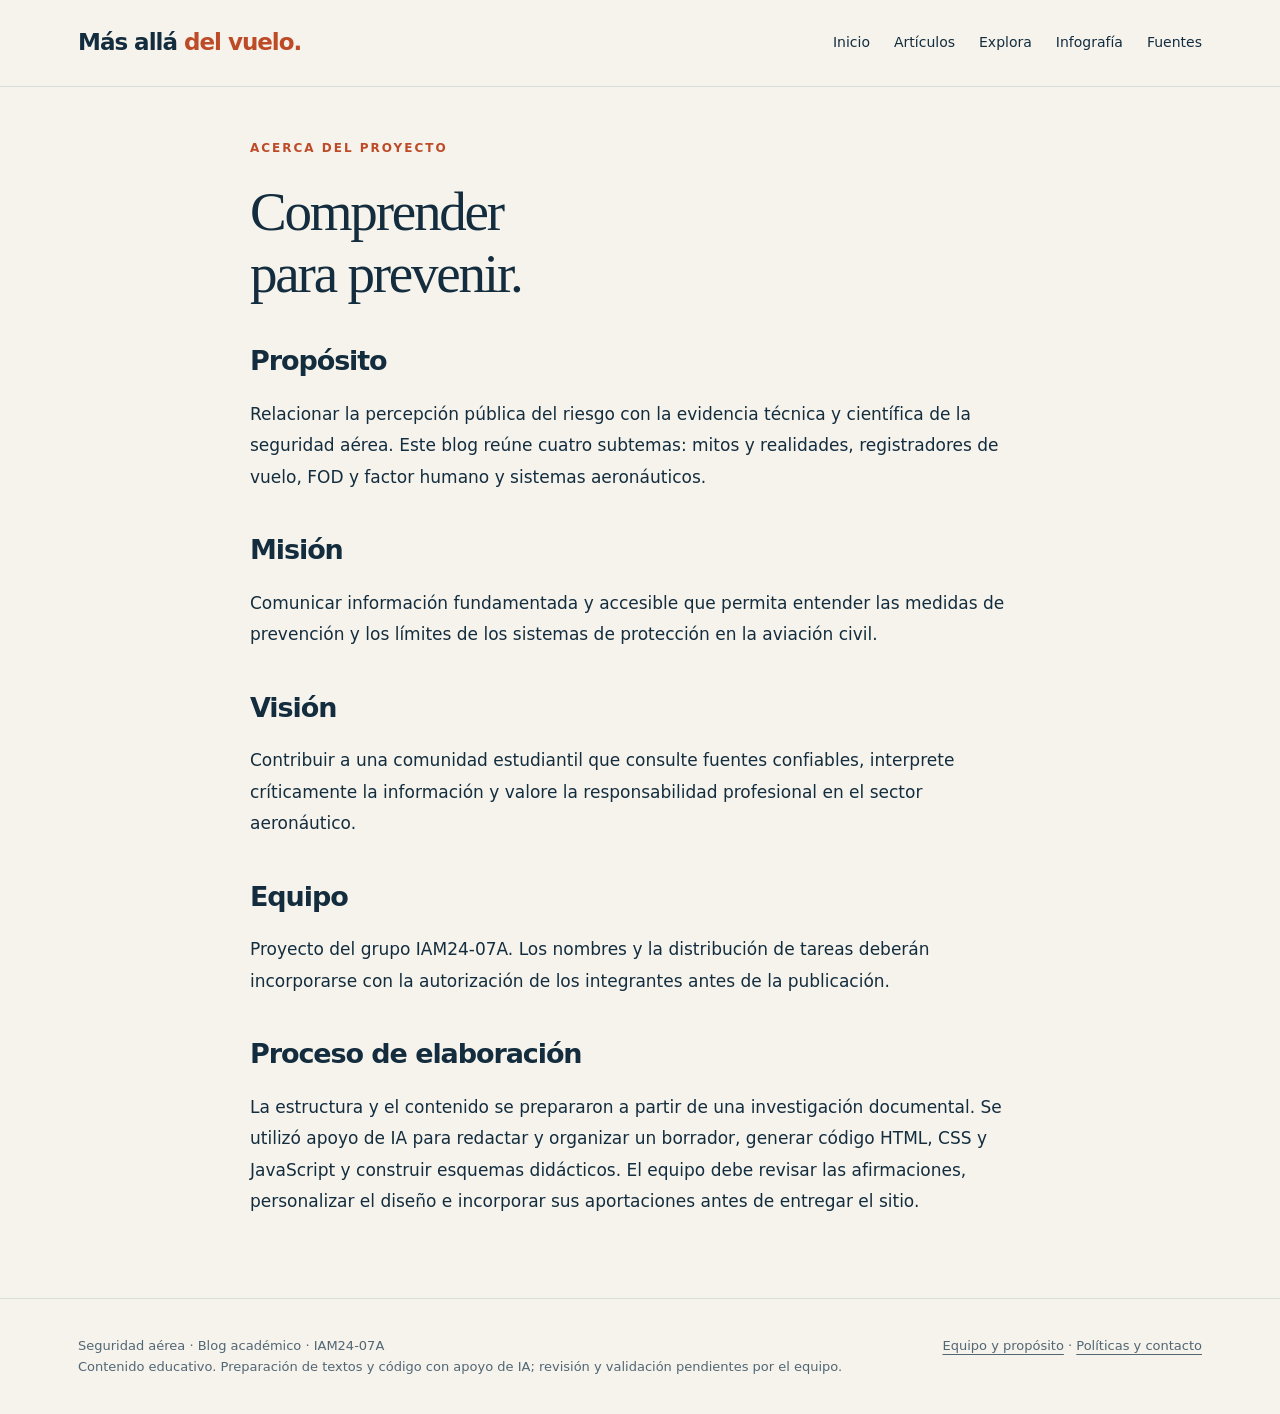
==== acerca.html @ 42914249 "Añadir blog académico de seguridad aérea con artículos, infografía y actividades" ====
<!doctype html><html lang="es"><head><meta charset="utf-8"><meta name="viewport" content="width=device-width, initial-scale=1"><meta name="description" content="Blog académico sobre seguridad aérea: mitos, registradores, FOD y factor humano."><title>Equipo y propósito · Más allá del vuelo</title><link rel="stylesheet" href="estilos.css"></head><body><a class="skip" href="#contenido">Saltar al contenido</a><div class="top"><header class="wrap"><a class="brand" href="index.html">Más allá<span> del vuelo.</span></a><nav aria-label="Navegación principal"><a href="index.html">Inicio</a><a href="index.html#articulos">Artículos</a><a href="actividades.html">Explora</a><a href="infografia.html">Infografía</a><a href="fuentes.html">Fuentes</a></nav></header></div><main id="contenido" class="wrap"><div class="reading"><p class="eyebrow">Acerca del proyecto</p><h1>Comprender<br>para prevenir.</h1><h2>Propósito</h2><p>Relacionar la percepción pública del riesgo con la evidencia técnica y científica de la seguridad aérea. Este blog reúne cuatro subtemas: mitos y realidades, registradores de vuelo, FOD y factor humano y sistemas aeronáuticos.</p><h2>Misión</h2><p>Comunicar información fundamentada y accesible que permita entender las medidas de prevención y los límites de los sistemas de protección en la aviación civil.</p><h2>Visión</h2><p>Contribuir a una comunidad estudiantil que consulte fuentes confiables, interprete críticamente la información y valore la responsabilidad profesional en el sector aeronáutico.</p><h2>Equipo</h2><p>Proyecto del grupo IAM24-07A. Los nombres y la distribución de tareas deberán incorporarse con la autorización de los integrantes antes de la publicación.</p><h2>Proceso de elaboración</h2><p>La estructura y el contenido se prepararon a partir de una investigación documental. Se utilizó apoyo de IA para redactar y organizar un borrador, generar código HTML, CSS y JavaScript y construir esquemas didácticos. El equipo debe revisar las afirmaciones, personalizar el diseño e incorporar sus aportaciones antes de entregar el sitio.</p></div></main><footer><div class="wrap row"><span>Seguridad aérea · Blog académico · IAM24-07A</span><div><a href="acerca.html">Equipo y propósito</a> · <a href="politicas.html">Políticas y contacto</a></div></div><div class="wrap">Contenido educativo. Preparación de textos y código con apoyo de IA; revisión y validación pendientes por el equipo.</div></footer><script src="interaccion.js" defer></script></body></html>
---- estilos.css ----
:root{--ink:#142d3e;--muted:#526674;--paper:#f5f3ec;--line:#d7ddd9;--orange:#be4b27;--light:#e7eeeb}*{box-sizing:border-box}html{scroll-behavior:smooth}body{margin:0;background:var(--paper);color:var(--ink);font:17px/1.65 system-ui,-apple-system,Segoe UI,sans-serif}a{color:inherit;text-underline-offset:4px}a:hover{color:var(--orange)}button,input,select{font:inherit}button,.btn{display:inline-block;cursor:pointer;background:var(--ink);color:white;border:1px solid var(--ink);padding:12px 22px;text-decoration:none;border-radius:3px}button:hover,.btn:hover{background:var(--orange);border-color:var(--orange);color:white}button:focus-visible,a:focus-visible{outline:3px solid #df8a28;outline-offset:4px}.wrap{max-width:1180px;margin:auto;padding:0 28px}.top{border-bottom:1px solid var(--line)}header{display:flex;align-items:center;justify-content:space-between;gap:20px;min-height:86px}.brand{text-decoration:none;font-weight:800;letter-spacing:-1px;font-size:23px}.brand span{color:var(--orange)}nav{display:flex;gap:24px;font-size:14px;flex-wrap:wrap}nav a{text-decoration:none}.eyebrow{text-transform:uppercase;font:700 12px/1.4 system-ui;letter-spacing:2px;color:var(--orange)}h1,h2,h3{line-height:1.12;font-weight:700;letter-spacing:-.04em}h1{font-family:Georgia,serif;font-size:clamp(42px,6vw,78px);font-weight:400;margin:22px 0}h2{font-size:34px}h3{font-size:23px}.hero{display:grid;grid-template-columns:1.1fr 1fr;gap:60px;padding:76px 0 60px;align-items:center}.hero p{max-width:620px}.lead{font-size:20px;color:var(--muted)}.hero-art{background:var(--ink);color:white;min-height:400px;position:relative;overflow:hidden;padding:32px}.hero-art svg{width:100%;height:255px}.hero-art .eyebrow{color:#f1a27c}.grid{display:grid;grid-template-columns:repeat(2,1fr);gap:0 40px}.story{border-top:1px solid var(--ink);padding:24px 0 32px}.story h3{font-size:29px;margin:14px 0}.story p{color:var(--muted)}.meta{font-size:12px;text-transform:uppercase;letter-spacing:1.1px;color:var(--muted)}.row{display:flex;align-items:center;justify-content:space-between;gap:16px}.section{padding:64px 0;border-top:1px solid var(--line)}.sectionhead{display:flex;align-items:end;justify-content:space-between;gap:24px;margin-bottom:26px}.sectionhead h2{margin:0}.split{display:grid;grid-template-columns:1fr 1fr;gap:60px}.reading{max-width:780px;margin:50px auto 80px}.reading h1{font-size:55px}.reading p{text-align:left;line-height:1.85}.reading h2{font-size:27px;margin-top:42px}.back{font-size:14px}.articlemeta{border-top:1px solid var(--line);border-bottom:1px solid var(--line);padding:14px 0;margin:30px 0;font-size:13px;color:var(--muted)}.diagram{background:var(--light);padding:24px;margin:28px 0}.diagram svg{width:100%;height:auto}.caption{font-size:12px;color:var(--muted);margin-top:8px}.practice{background:var(--ink);color:white;padding:40px;margin-top:35px}.practice p{color:#dce3e8}.practice legend{font-size:20px;font-weight:700}.options label{display:block;margin:10px 0;padding:10px;border:1px solid #72838e}.practice button{background:#e7cba5;color:var(--ink);margin-top:15px}.feedback{padding-top:16px;min-height:30px}.reference{overflow-wrap:anywhere;font-size:14px;padding:18px 0;border-bottom:1px solid var(--line)}.infographic{max-width:480px;width:100%;display:block;margin:30px auto}.note{border-left:3px solid var(--orange);padding:4px 20px;color:var(--muted)}footer{padding:36px 0;border-top:1px solid var(--line);font-size:13px;color:var(--muted)}footer .row{flex-wrap:wrap}.pill{border:1px solid var(--line);padding:7px 12px;display:inline-block;font-size:12px}.article-nav{display:flex;gap:18px;flex-wrap:wrap}.skip{position:absolute;top:-70px;left:15px;background:white;padding:10px}.skip:focus{top:10px}details{padding:18px 0;border-bottom:1px solid var(--line)}summary{cursor:pointer;font-weight:700}.status{background:#efe4d1;padding:20px;font-size:15px} @media(max-width:760px){header{display:block;padding:18px 0}nav{gap:15px;margin-top:12px}.hero,.split{grid-template-columns:1fr;gap:30px}.hero{padding:36px 0}.hero-art{min-height:300px}.grid{grid-template-columns:1fr}.section{padding:40px 0}.sectionhead{display:block}.reading h1{font-size:40px}.practice{padding:24px}.wrap{padding:0 20px}.reading{margin-top:30px}}@media print{header,footer,.practice,.btn,nav{display:none}.reading{max-width:none}body{background:white;color:black}.reading p{font-size:11pt}.hero-art{display:none}}
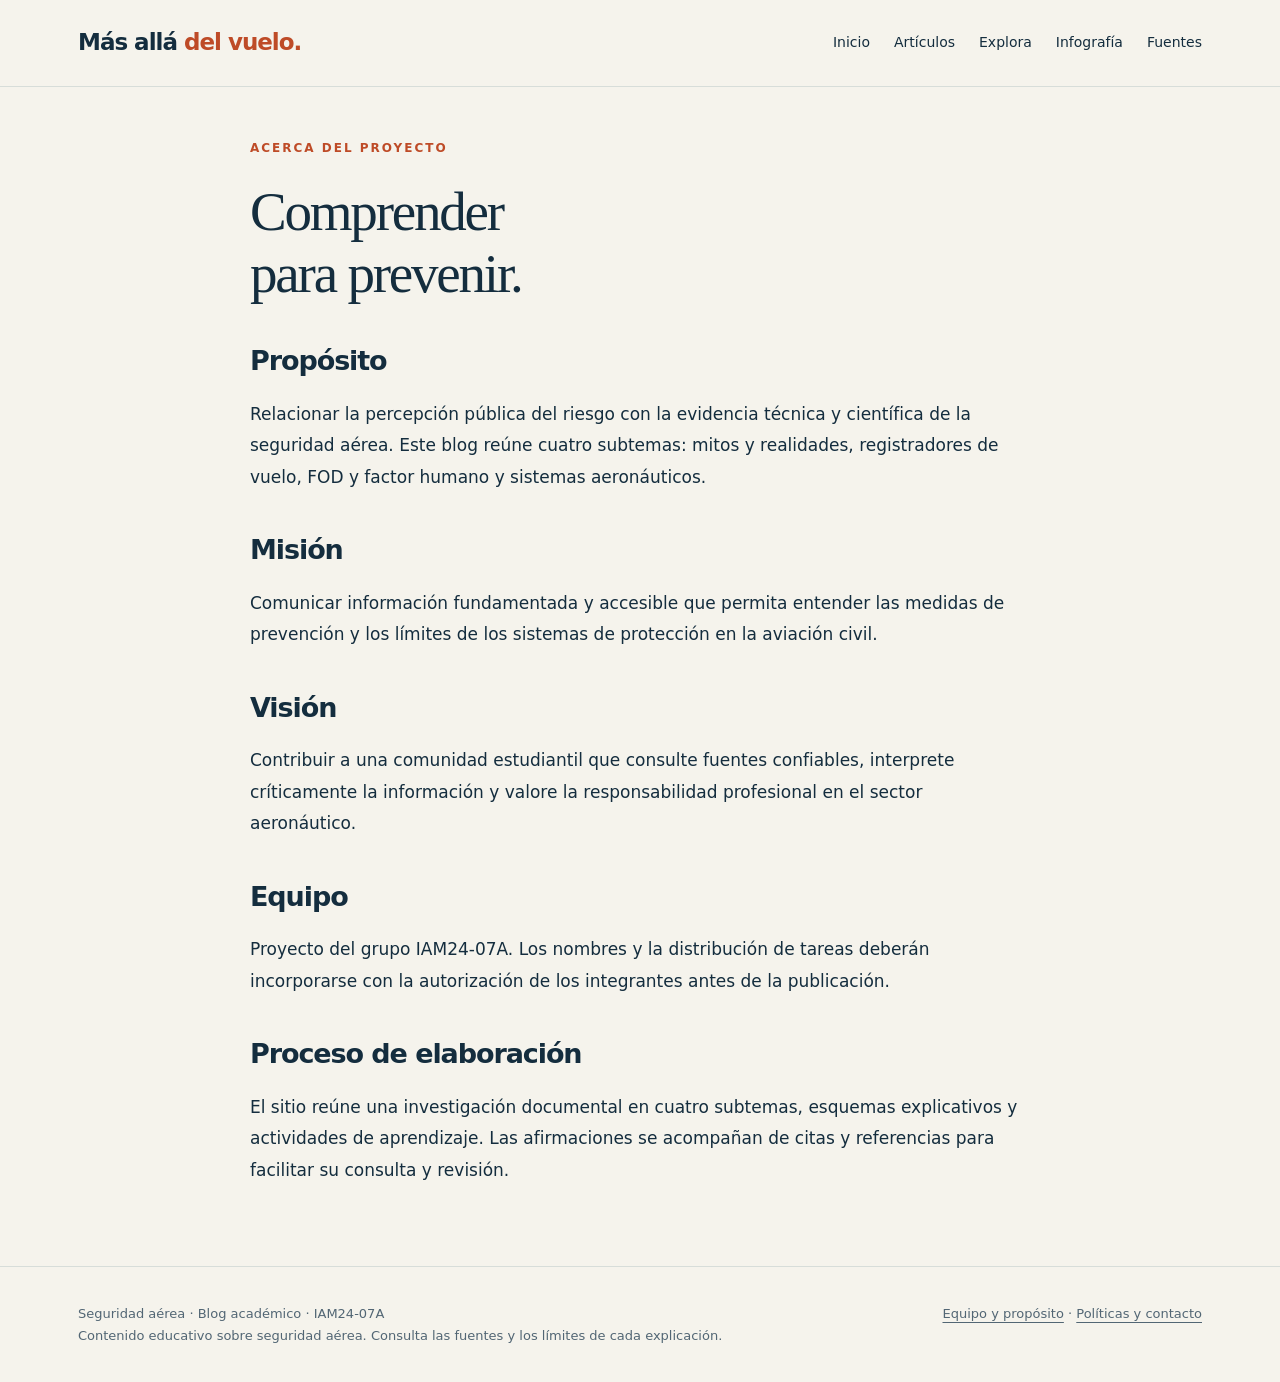
==== commit 5027c717: "Simplificar créditos visibles y conservar referencias bibliográficas" ====
--- a/acerca.html
+++ b/acerca.html
@@ -1 +1 @@
-<!doctype html><html lang="es"><head><meta charset="utf-8"><meta name="viewport" content="width=device-width, initial-scale=1"><meta name="description" content="Blog académico sobre seguridad aérea: mitos, registradores, FOD y factor humano."><title>Equipo y propósito · Más allá del vuelo</title><link rel="stylesheet" href="estilos.css"></head><body><a class="skip" href="#contenido">Saltar al contenido</a><div class="top"><header class="wrap"><a class="brand" href="index.html">Más allá<span> del vuelo.</span></a><nav aria-label="Navegación principal"><a href="index.html">Inicio</a><a href="index.html#articulos">Artículos</a><a href="actividades.html">Explora</a><a href="infografia.html">Infografía</a><a href="fuentes.html">Fuentes</a></nav></header></div><main id="contenido" class="wrap"><div class="reading"><p class="eyebrow">Acerca del proyecto</p><h1>Comprender<br>para prevenir.</h1><h2>Propósito</h2><p>Relacionar la percepción pública del riesgo con la evidencia técnica y científica de la seguridad aérea. Este blog reúne cuatro subtemas: mitos y realidades, registradores de vuelo, FOD y factor humano y sistemas aeronáuticos.</p><h2>Misión</h2><p>Comunicar información fundamentada y accesible que permita entender las medidas de prevención y los límites de los sistemas de protección en la aviación civil.</p><h2>Visión</h2><p>Contribuir a una comunidad estudiantil que consulte fuentes confiables, interprete críticamente la información y valore la responsabilidad profesional en el sector aeronáutico.</p><h2>Equipo</h2><p>Proyecto del grupo IAM24-07A. Los nombres y la distribución de tareas deberán incorporarse con la autorización de los integrantes antes de la publicación.</p><h2>Proceso de elaboración</h2><p>La estructura y el contenido se prepararon a partir de una investigación documental. Se utilizó apoyo de IA para redactar y organizar un borrador, generar código HTML, CSS y JavaScript y construir esquemas didácticos. El equipo debe revisar las afirmaciones, personalizar el diseño e incorporar sus aportaciones antes de entregar el sitio.</p></div></main><footer><div class="wrap row"><span>Seguridad aérea · Blog académico · IAM24-07A</span><div><a href="acerca.html">Equipo y propósito</a> · <a href="politicas.html">Políticas y contacto</a></div></div><div class="wrap">Contenido educativo. Preparación de textos y código con apoyo de IA; revisión y validación pendientes por el equipo.</div></footer><script src="interaccion.js" defer></script></body></html>+<!doctype html><html lang="es"><head><meta charset="utf-8"><meta name="viewport" content="width=device-width, initial-scale=1"><meta name="description" content="Blog académico sobre seguridad aérea: mitos, registradores, FOD y factor humano."><title>Equipo y propósito · Más allá del vuelo</title><link rel="stylesheet" href="estilos.css"></head><body><a class="skip" href="#contenido">Saltar al contenido</a><div class="top"><header class="wrap"><a class="brand" href="index.html">Más allá<span> del vuelo.</span></a><nav aria-label="Navegación principal"><a href="index.html">Inicio</a><a href="index.html#articulos">Artículos</a><a href="actividades.html">Explora</a><a href="infografia.html">Infografía</a><a href="fuentes.html">Fuentes</a></nav></header></div><main id="contenido" class="wrap"><div class="reading"><p class="eyebrow">Acerca del proyecto</p><h1>Comprender<br>para prevenir.</h1><h2>Propósito</h2><p>Relacionar la percepción pública del riesgo con la evidencia técnica y científica de la seguridad aérea. Este blog reúne cuatro subtemas: mitos y realidades, registradores de vuelo, FOD y factor humano y sistemas aeronáuticos.</p><h2>Misión</h2><p>Comunicar información fundamentada y accesible que permita entender las medidas de prevención y los límites de los sistemas de protección en la aviación civil.</p><h2>Visión</h2><p>Contribuir a una comunidad estudiantil que consulte fuentes confiables, interprete críticamente la información y valore la responsabilidad profesional en el sector aeronáutico.</p><h2>Equipo</h2><p>Proyecto del grupo IAM24-07A. Los nombres y la distribución de tareas deberán incorporarse con la autorización de los integrantes antes de la publicación.</p><h2>Proceso de elaboración</h2><p>El sitio reúne una investigación documental en cuatro subtemas, esquemas explicativos y actividades de aprendizaje. Las afirmaciones se acompañan de citas y referencias para facilitar su consulta y revisión.</p></div></main><footer><div class="wrap row"><span>Seguridad aérea · Blog académico · IAM24-07A</span><div><a href="acerca.html">Equipo y propósito</a> · <a href="politicas.html">Políticas y contacto</a></div></div><div class="wrap">Contenido educativo sobre seguridad aérea. Consulta las fuentes y los límites de cada explicación.</div></footer><script src="interaccion.js" defer></script></body></html>
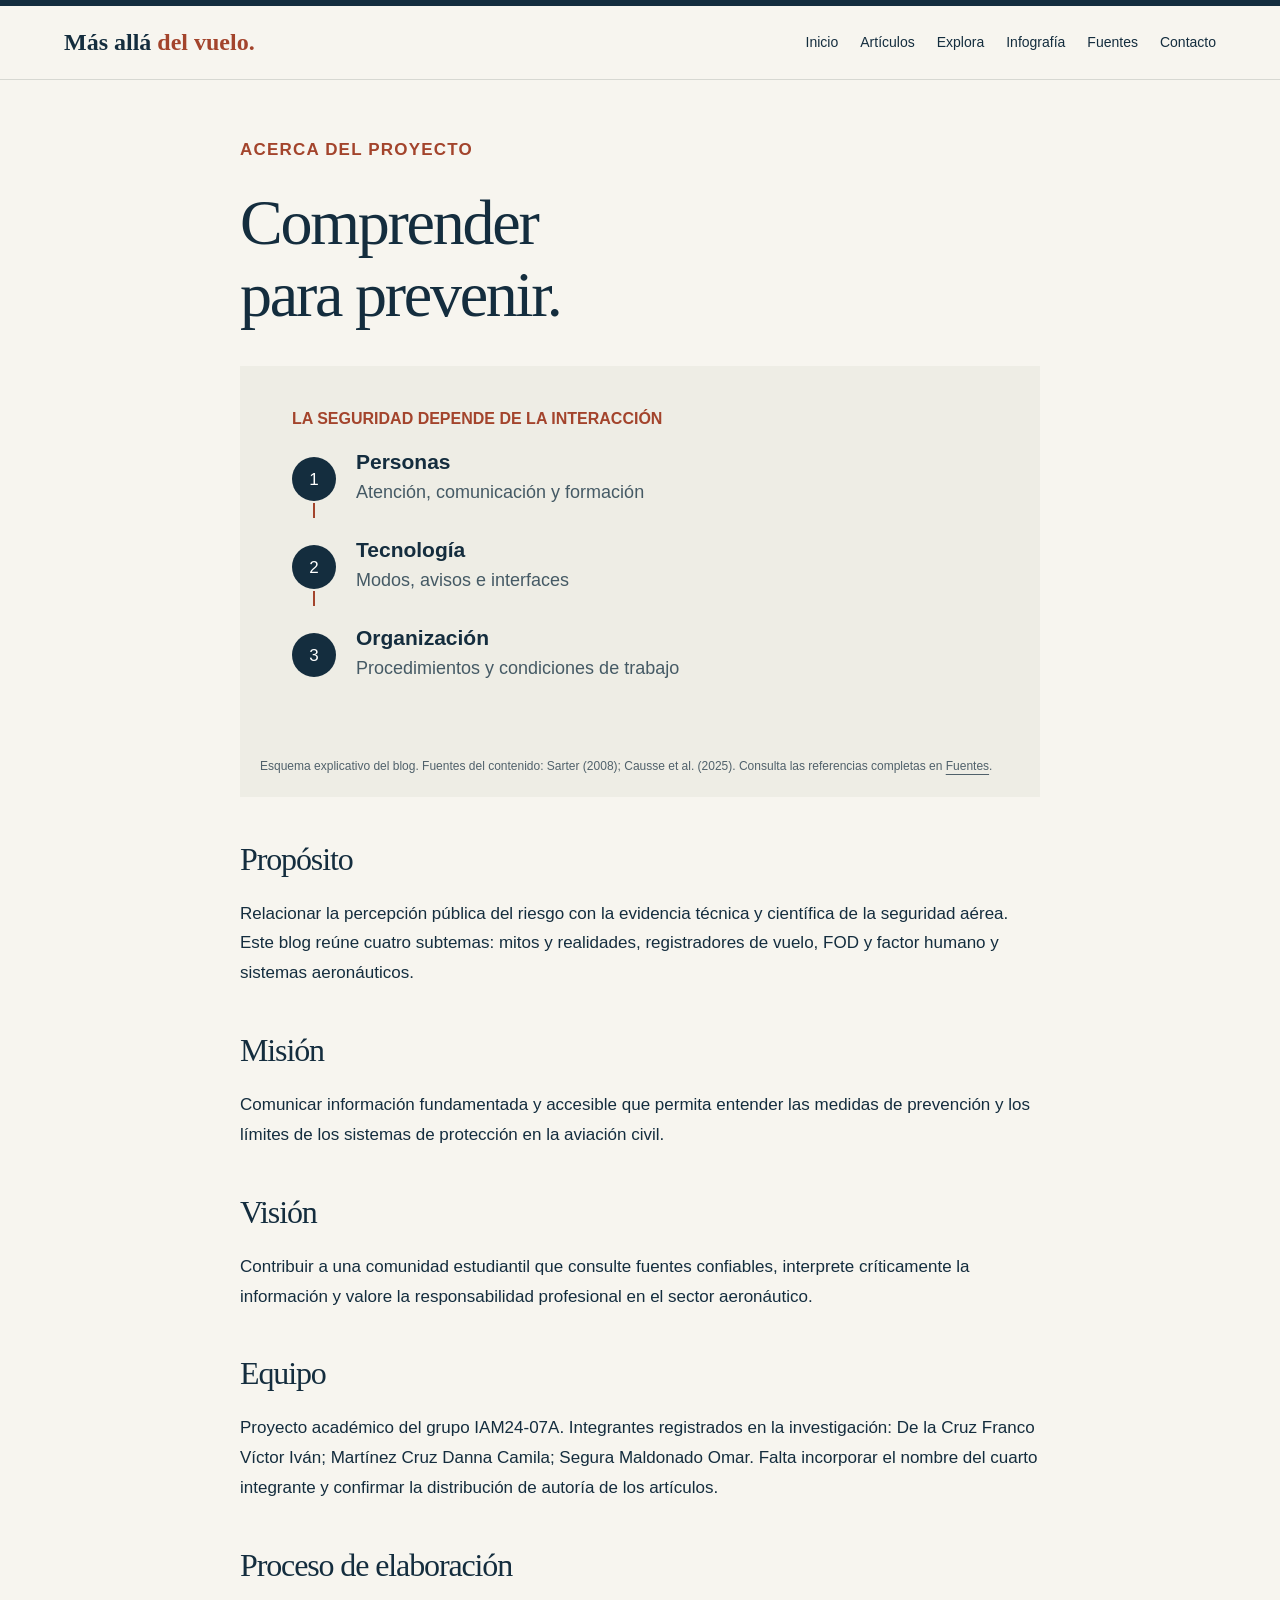
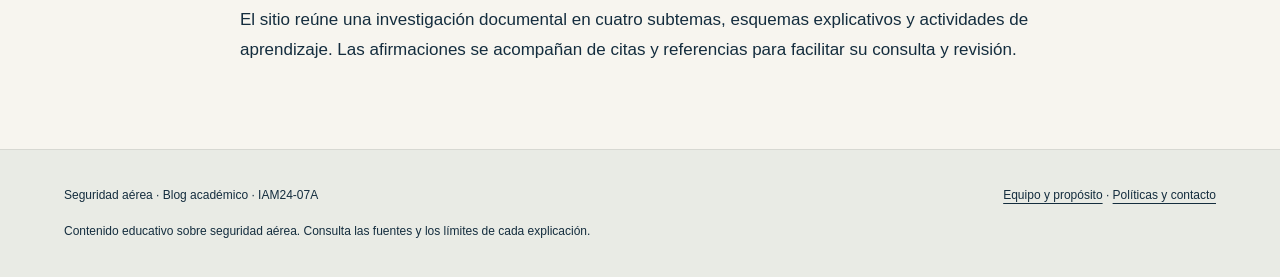
==== commit 8eabe170: "Reconstruye diseño editorial, gráficos educativos, actividades por artículo y políticas" ====
--- a/acerca.html
+++ b/acerca.html
@@ -1 +1 @@
-<!doctype html><html lang="es"><head><meta charset="utf-8"><meta name="viewport" content="width=device-width, initial-scale=1"><meta name="description" content="Blog académico sobre seguridad aérea: mitos, registradores, FOD y factor humano."><title>Equipo y propósito · Más allá del vuelo</title><link rel="stylesheet" href="estilos.css"></head><body><a class="skip" href="#contenido">Saltar al contenido</a><div class="top"><header class="wrap"><a class="brand" href="index.html">Más allá<span> del vuelo.</span></a><nav aria-label="Navegación principal"><a href="index.html">Inicio</a><a href="index.html#articulos">Artículos</a><a href="actividades.html">Explora</a><a href="infografia.html">Infografía</a><a href="fuentes.html">Fuentes</a></nav></header></div><main id="contenido" class="wrap"><div class="reading"><p class="eyebrow">Acerca del proyecto</p><h1>Comprender<br>para prevenir.</h1><h2>Propósito</h2><p>Relacionar la percepción pública del riesgo con la evidencia técnica y científica de la seguridad aérea. Este blog reúne cuatro subtemas: mitos y realidades, registradores de vuelo, FOD y factor humano y sistemas aeronáuticos.</p><h2>Misión</h2><p>Comunicar información fundamentada y accesible que permita entender las medidas de prevención y los límites de los sistemas de protección en la aviación civil.</p><h2>Visión</h2><p>Contribuir a una comunidad estudiantil que consulte fuentes confiables, interprete críticamente la información y valore la responsabilidad profesional en el sector aeronáutico.</p><h2>Equipo</h2><p>Proyecto del grupo IAM24-07A. Los nombres y la distribución de tareas deberán incorporarse con la autorización de los integrantes antes de la publicación.</p><h2>Proceso de elaboración</h2><p>El sitio reúne una investigación documental en cuatro subtemas, esquemas explicativos y actividades de aprendizaje. Las afirmaciones se acompañan de citas y referencias para facilitar su consulta y revisión.</p></div></main><footer><div class="wrap row"><span>Seguridad aérea · Blog académico · IAM24-07A</span><div><a href="acerca.html">Equipo y propósito</a> · <a href="politicas.html">Políticas y contacto</a></div></div><div class="wrap">Contenido educativo sobre seguridad aérea. Consulta las fuentes y los límites de cada explicación.</div></footer><script src="interaccion.js" defer></script></body></html>+<!doctype html><html lang="es"><head><meta charset="utf-8"><meta name="viewport" content="width=device-width, initial-scale=1"><meta name="description" content="Blog académico sobre seguridad aérea: mitos, registradores, FOD y factor humano."><title>Equipo y propósito · Más allá del vuelo</title><link rel="stylesheet" href="estilos.css"></head><body><a class="skip" href="#contenido">Saltar al contenido</a><div class="top"><header class="wrap"><a class="brand" href="index.html">Más allá<span> del vuelo.</span></a><nav aria-label="Navegación principal"><a href="index.html">Inicio</a><a href="index.html#articulos">Artículos</a><a href="actividades.html">Explora</a><a href="infografia.html">Infografía</a><a href="fuentes.html">Fuentes</a><a href="contacto.html">Contacto</a></nav></header></div><main id="contenido" class="wrap"><div class="reading"><p class="eyebrow">Acerca del proyecto</p><h1>Comprender<br>para prevenir.</h1><figure class="diagram"><img src="factor-humano-esquema.svg" alt="LA SEGURIDAD DEPENDE DE LA INTERACCIÓN: Personas: Atención, comunicación y formación. Tecnología: Modos, avisos e interfaces. Organización: Procedimientos y condiciones de trabajo." width="760" height="350"><figcaption>Esquema explicativo del blog. Fuentes del contenido: Sarter (2008); Causse et al. (2025). Consulta las referencias completas en <a href="fuentes.html">Fuentes</a>.</figcaption></figure><h2>Propósito</h2><p>Relacionar la percepción pública del riesgo con la evidencia técnica y científica de la seguridad aérea. Este blog reúne cuatro subtemas: mitos y realidades, registradores de vuelo, FOD y factor humano y sistemas aeronáuticos.</p><h2>Misión</h2><p>Comunicar información fundamentada y accesible que permita entender las medidas de prevención y los límites de los sistemas de protección en la aviación civil.</p><h2>Visión</h2><p>Contribuir a una comunidad estudiantil que consulte fuentes confiables, interprete críticamente la información y valore la responsabilidad profesional en el sector aeronáutico.</p><h2>Equipo</h2><p>Proyecto académico del grupo IAM24-07A. Integrantes registrados en la investigación: De la Cruz Franco Víctor Iván; Martínez Cruz Danna Camila; Segura Maldonado Omar. Falta incorporar el nombre del cuarto integrante y confirmar la distribución de autoría de los artículos.</p><h2>Proceso de elaboración</h2><p>El sitio reúne una investigación documental en cuatro subtemas, esquemas explicativos y actividades de aprendizaje. Las afirmaciones se acompañan de citas y referencias para facilitar su consulta y revisión.</p></div></main><footer><div class="wrap row"><span>Seguridad aérea · Blog académico · IAM24-07A</span><div><a href="acerca.html">Equipo y propósito</a> · <a href="politicas.html">Políticas y contacto</a></div></div><div class="wrap">Contenido educativo sobre seguridad aérea. Consulta las fuentes y los límites de cada explicación.</div></footer><script src="interaccion.js" defer></script></body></html>
--- a/estilos.css
+++ b/estilos.css
@@ -1 +1,2 @@
-:root{--ink:#142d3e;--muted:#526674;--paper:#f5f3ec;--line:#d7ddd9;--orange:#be4b27;--light:#e7eeeb}*{box-sizing:border-box}html{scroll-behavior:smooth}body{margin:0;background:var(--paper);color:var(--ink);font:17px/1.65 system-ui,-apple-system,Segoe UI,sans-serif}a{color:inherit;text-underline-offset:4px}a:hover{color:var(--orange)}button,input,select{font:inherit}button,.btn{display:inline-block;cursor:pointer;background:var(--ink);color:white;border:1px solid var(--ink);padding:12px 22px;text-decoration:none;border-radius:3px}button:hover,.btn:hover{background:var(--orange);border-color:var(--orange);color:white}button:focus-visible,a:focus-visible{outline:3px solid #df8a28;outline-offset:4px}.wrap{max-width:1180px;margin:auto;padding:0 28px}.top{border-bottom:1px solid var(--line)}header{display:flex;align-items:center;justify-content:space-between;gap:20px;min-height:86px}.brand{text-decoration:none;font-weight:800;letter-spacing:-1px;font-size:23px}.brand span{color:var(--orange)}nav{display:flex;gap:24px;font-size:14px;flex-wrap:wrap}nav a{text-decoration:none}.eyebrow{text-transform:uppercase;font:700 12px/1.4 system-ui;letter-spacing:2px;color:var(--orange)}h1,h2,h3{line-height:1.12;font-weight:700;letter-spacing:-.04em}h1{font-family:Georgia,serif;font-size:clamp(42px,6vw,78px);font-weight:400;margin:22px 0}h2{font-size:34px}h3{font-size:23px}.hero{display:grid;grid-template-columns:1.1fr 1fr;gap:60px;padding:76px 0 60px;align-items:center}.hero p{max-width:620px}.lead{font-size:20px;color:var(--muted)}.hero-art{background:var(--ink);color:white;min-height:400px;position:relative;overflow:hidden;padding:32px}.hero-art svg{width:100%;height:255px}.hero-art .eyebrow{color:#f1a27c}.grid{display:grid;grid-template-columns:repeat(2,1fr);gap:0 40px}.story{border-top:1px solid var(--ink);padding:24px 0 32px}.story h3{font-size:29px;margin:14px 0}.story p{color:var(--muted)}.meta{font-size:12px;text-transform:uppercase;letter-spacing:1.1px;color:var(--muted)}.row{display:flex;align-items:center;justify-content:space-between;gap:16px}.section{padding:64px 0;border-top:1px solid var(--line)}.sectionhead{display:flex;align-items:end;justify-content:space-between;gap:24px;margin-bottom:26px}.sectionhead h2{margin:0}.split{display:grid;grid-template-columns:1fr 1fr;gap:60px}.reading{max-width:780px;margin:50px auto 80px}.reading h1{font-size:55px}.reading p{text-align:left;line-height:1.85}.reading h2{font-size:27px;margin-top:42px}.back{font-size:14px}.articlemeta{border-top:1px solid var(--line);border-bottom:1px solid var(--line);padding:14px 0;margin:30px 0;font-size:13px;color:var(--muted)}.diagram{background:var(--light);padding:24px;margin:28px 0}.diagram svg{width:100%;height:auto}.caption{font-size:12px;color:var(--muted);margin-top:8px}.practice{background:var(--ink);color:white;padding:40px;margin-top:35px}.practice p{color:#dce3e8}.practice legend{font-size:20px;font-weight:700}.options label{display:block;margin:10px 0;padding:10px;border:1px solid #72838e}.practice button{background:#e7cba5;color:var(--ink);margin-top:15px}.feedback{padding-top:16px;min-height:30px}.reference{overflow-wrap:anywhere;font-size:14px;padding:18px 0;border-bottom:1px solid var(--line)}.infographic{max-width:480px;width:100%;display:block;margin:30px auto}.note{border-left:3px solid var(--orange);padding:4px 20px;color:var(--muted)}footer{padding:36px 0;border-top:1px solid var(--line);font-size:13px;color:var(--muted)}footer .row{flex-wrap:wrap}.pill{border:1px solid var(--line);padding:7px 12px;display:inline-block;font-size:12px}.article-nav{display:flex;gap:18px;flex-wrap:wrap}.skip{position:absolute;top:-70px;left:15px;background:white;padding:10px}.skip:focus{top:10px}details{padding:18px 0;border-bottom:1px solid var(--line)}summary{cursor:pointer;font-weight:700}.status{background:#efe4d1;padding:20px;font-size:15px} @media(max-width:760px){header{display:block;padding:18px 0}nav{gap:15px;margin-top:12px}.hero,.split{grid-template-columns:1fr;gap:30px}.hero{padding:36px 0}.hero-art{min-height:300px}.grid{grid-template-columns:1fr}.section{padding:40px 0}.sectionhead{display:block}.reading h1{font-size:40px}.practice{padding:24px}.wrap{padding:0 20px}.reading{margin-top:30px}}@media print{header,footer,.practice,.btn,nav{display:none}.reading{max-width:none}body{background:white;color:black}.reading p{font-size:11pt}.hero-art{display:none}}+
+:root{--ink:#142d3e;--paper:#f7f5ef;--accent:#a3442c;--line:#d7d8d2}*{box-sizing:border-box}html{scroll-behavior:smooth}body{margin:0;background:var(--paper);color:var(--ink);font-family:Arial,sans-serif;line-height:1.75}a{color:inherit;text-underline-offset:4px}a:hover{color:var(--accent)}a:focus-visible,button:focus-visible,summary:focus-visible{outline:3px solid var(--accent);outline-offset:5px}.wrap{width:min(1180px,90%);margin:auto}.top{background:var(--paper);border-top:6px solid var(--ink);border-bottom:1px solid var(--line)}header{display:flex;align-items:center;justify-content:space-between;gap:30px;padding:23px 0}.brand{font:bold 24px Georgia,serif;text-decoration:none;white-space:nowrap}.brand span{color:var(--accent)}nav{display:flex;gap:22px;flex-wrap:wrap;font-size:14px}nav a{text-decoration:none}.hero{display:grid;grid-template-columns:1.15fr 1fr;align-items:center;gap:60px;padding:75px 0}.eyebrow,.meta,.articlemeta{font-size:12px;letter-spacing:.07em}.eyebrow{text-transform:uppercase;color:var(--accent);font-weight:bold}h1,h2,h3{font-family:Georgia,serif;font-weight:normal;line-height:1.13;letter-spacing:-.035em}h1{font-size:clamp(42px,5.8vw,78px);margin:22px 0}h2{font-size:clamp(30px,4vw,46px);margin:22px 0}h3{font-size:29px}.lead{font-size:20px;line-height:1.65;max-width:660px}.btn,button{display:inline-block;border:1px solid var(--ink);background:var(--ink);color:white;padding:12px 20px;text-decoration:none;cursor:pointer;font:inherit}.btn:hover,button:hover{background:var(--accent);color:white;border-color:var(--accent)}.hero-art{background:var(--ink);padding:30px;color:white;border-radius:50% 50% 3px 3px}.hero-art .eyebrow{color:#efb293}.hero-art svg{width:100%;height:auto}.section{padding:55px 0;border-top:1px solid var(--line)}.sectionhead,.row{display:flex;justify-content:space-between;gap:20px;align-items:center}.grid{display:grid;grid-template-columns:repeat(2,1fr);gap:24px}.story{padding:30px;border:1px solid var(--line);background:#fffefa;position:relative}.story h3 a{text-decoration:none}.story .meta{color:var(--accent)}.story p{max-width:450px}.split{display:grid;grid-template-columns:1fr 1fr;gap:70px}.reading{max-width:800px;margin:55px auto 85px}.reading h1{font-size:clamp(40px,5vw,65px)}.reading h2{font-size:32px;margin-top:44px}.reading p{font-size:17px}.articlemeta{padding:15px 0;border-block:1px solid var(--line);color:#50616b}.back{font-size:14px}.diagram{margin:35px 0;background:#eeede5;padding:20px}.diagram svg{width:100%;height:auto;display:block}.caption,figcaption{font-size:12px!important;line-height:1.6;color:#50616b;margin-top:12px}.note{border-left:3px solid var(--accent);padding:15px 20px;background:#eeede5}.exercise,.learning{border:1px solid var(--line);padding:25px;margin:35px 0;background:#fffefa}.exercise label{display:block;padding:12px 0;border-bottom:1px solid var(--line);cursor:pointer}.exercise input{margin-right:10px}.exercise button{margin-top:20px}.feedback{min-height:28px;font-weight:bold}.share{display:flex;gap:12px;align-items:center;flex-wrap:wrap;margin:30px 0}.share button{font-size:14px;padding:8px 14px}.share-status{font-size:13px}footer{border-top:1px solid var(--line);padding:35px 0;background:#e9ebe5;font-size:12px}footer .wrap+.wrap{margin-top:15px}.skip{position:absolute;top:-100px}.skip:focus{top:10px;background:white;padding:10px;z-index:20}img{max-width:100%;height:auto}details{padding:16px;border-bottom:1px solid var(--line)}summary{cursor:pointer;font-weight:bold}.infographic{display:block;width:min(100%,800px);margin:auto}table{width:100%;border-collapse:collapse}td,th{text-align:left;padding:12px;border-bottom:1px solid var(--line)}@media(max-width:750px){header{display:block}nav{margin-top:18px;gap:14px}.hero,.split{grid-template-columns:1fr;gap:30px}.hero{padding:35px 0}.hero-art{max-width:460px;width:100%;margin:auto}.grid{grid-template-columns:1fr}.sectionhead,.row{align-items:flex-start;flex-direction:column}.reading{margin-top:30px}.reading p{font-size:16px}.diagram{padding:10px;margin-inline:0}h1{overflow-wrap:anywhere}.story{padding:24px}}@media(prefers-reduced-motion:reduce){html{scroll-behavior:auto}}
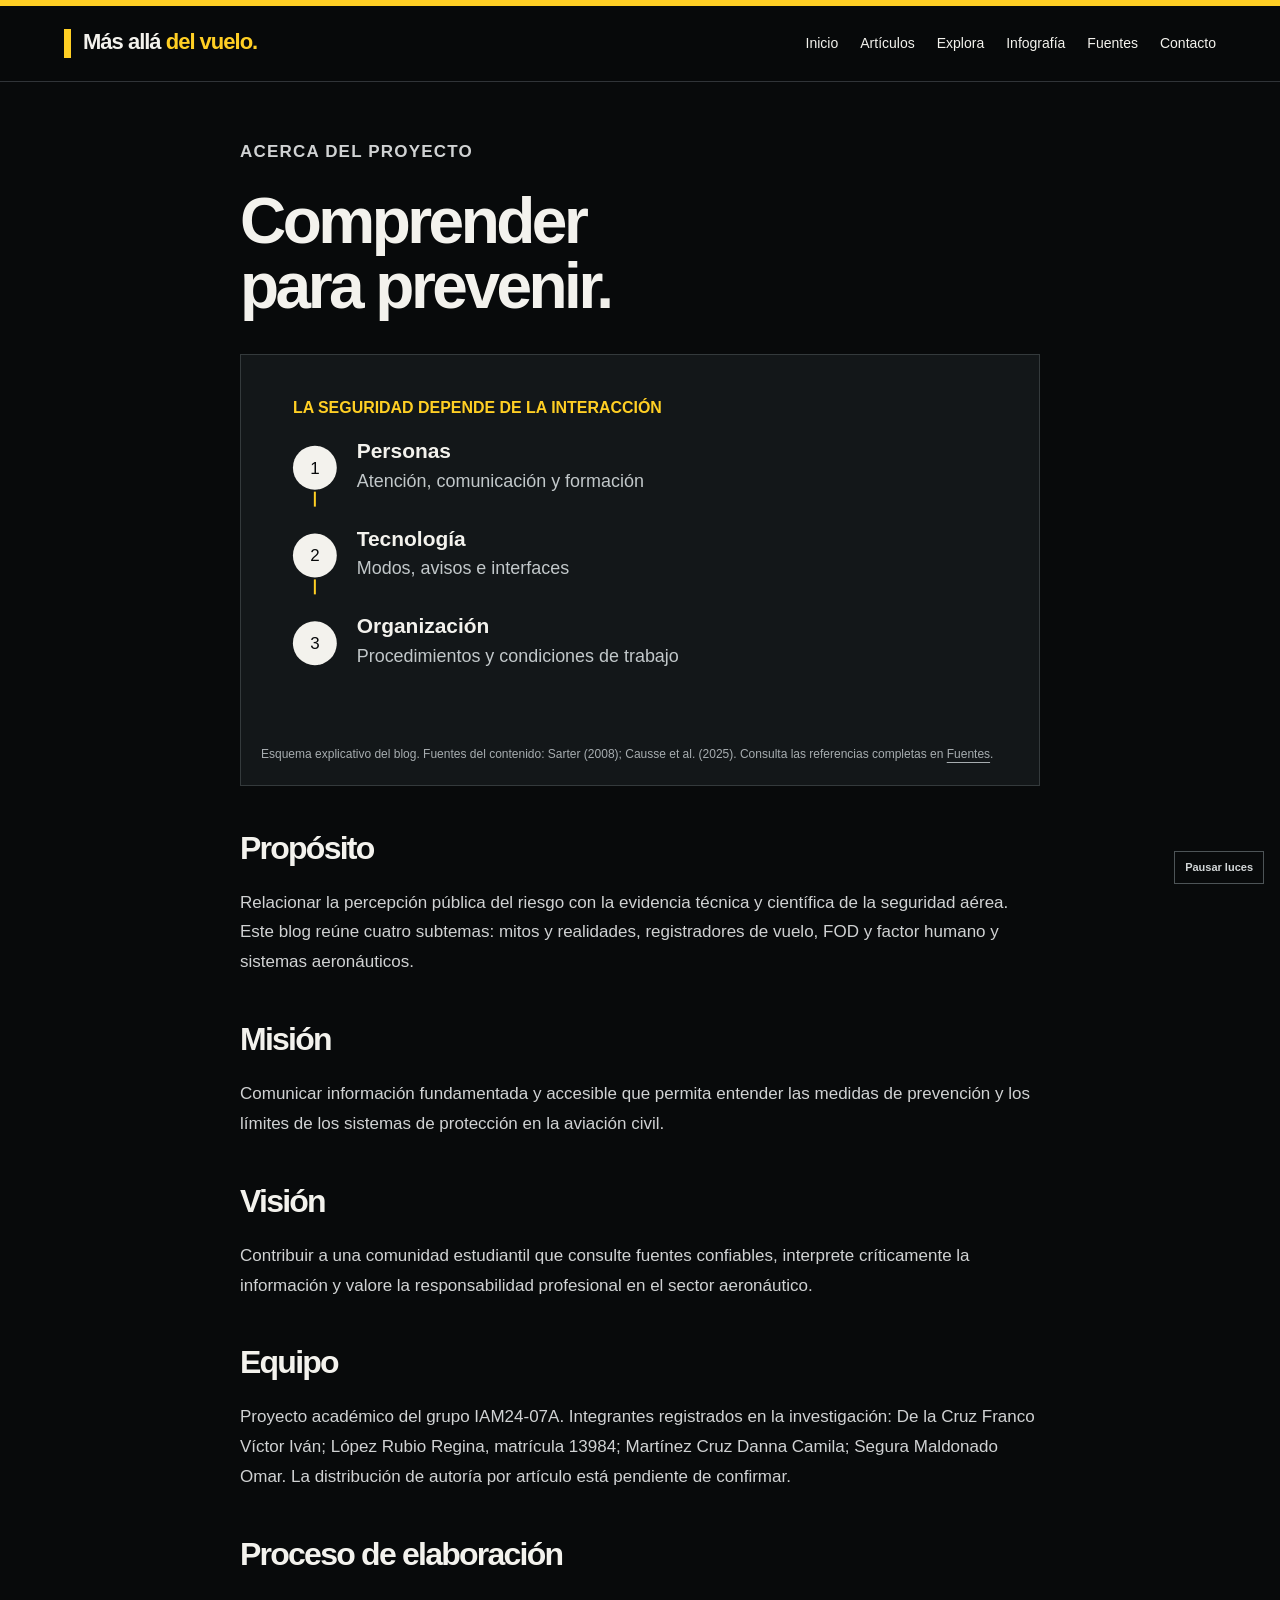
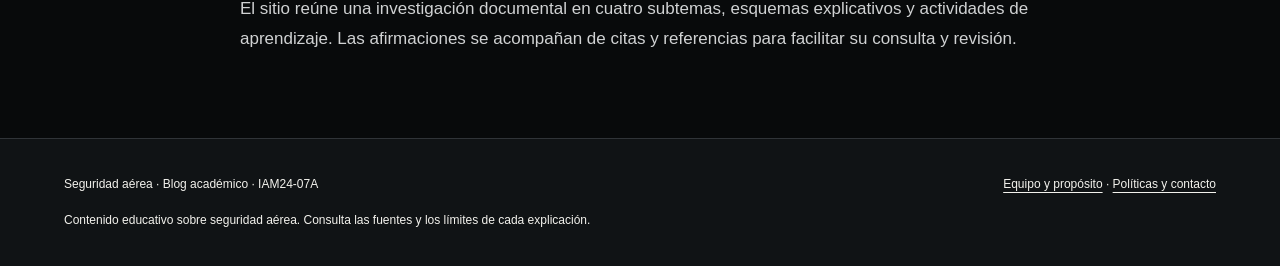
==== commit e0e2779f: "Rediseña en negro y amarillo con luces controlables, infografía vectorial y equipo completo" ====
--- a/acerca.html
+++ b/acerca.html
@@ -1 +1 @@
-<!doctype html><html lang="es"><head><meta charset="utf-8"><meta name="viewport" content="width=device-width, initial-scale=1"><meta name="description" content="Blog académico sobre seguridad aérea: mitos, registradores, FOD y factor humano."><title>Equipo y propósito · Más allá del vuelo</title><link rel="stylesheet" href="estilos.css"></head><body><a class="skip" href="#contenido">Saltar al contenido</a><div class="top"><header class="wrap"><a class="brand" href="index.html">Más allá<span> del vuelo.</span></a><nav aria-label="Navegación principal"><a href="index.html">Inicio</a><a href="index.html#articulos">Artículos</a><a href="actividades.html">Explora</a><a href="infografia.html">Infografía</a><a href="fuentes.html">Fuentes</a><a href="contacto.html">Contacto</a></nav></header></div><main id="contenido" class="wrap"><div class="reading"><p class="eyebrow">Acerca del proyecto</p><h1>Comprender<br>para prevenir.</h1><figure class="diagram"><img src="factor-humano-esquema.svg" alt="LA SEGURIDAD DEPENDE DE LA INTERACCIÓN: Personas: Atención, comunicación y formación. Tecnología: Modos, avisos e interfaces. Organización: Procedimientos y condiciones de trabajo." width="760" height="350"><figcaption>Esquema explicativo del blog. Fuentes del contenido: Sarter (2008); Causse et al. (2025). Consulta las referencias completas en <a href="fuentes.html">Fuentes</a>.</figcaption></figure><h2>Propósito</h2><p>Relacionar la percepción pública del riesgo con la evidencia técnica y científica de la seguridad aérea. Este blog reúne cuatro subtemas: mitos y realidades, registradores de vuelo, FOD y factor humano y sistemas aeronáuticos.</p><h2>Misión</h2><p>Comunicar información fundamentada y accesible que permita entender las medidas de prevención y los límites de los sistemas de protección en la aviación civil.</p><h2>Visión</h2><p>Contribuir a una comunidad estudiantil que consulte fuentes confiables, interprete críticamente la información y valore la responsabilidad profesional en el sector aeronáutico.</p><h2>Equipo</h2><p>Proyecto académico del grupo IAM24-07A. Integrantes registrados en la investigación: De la Cruz Franco Víctor Iván; Martínez Cruz Danna Camila; Segura Maldonado Omar. Falta incorporar el nombre del cuarto integrante y confirmar la distribución de autoría de los artículos.</p><h2>Proceso de elaboración</h2><p>El sitio reúne una investigación documental en cuatro subtemas, esquemas explicativos y actividades de aprendizaje. Las afirmaciones se acompañan de citas y referencias para facilitar su consulta y revisión.</p></div></main><footer><div class="wrap row"><span>Seguridad aérea · Blog académico · IAM24-07A</span><div><a href="acerca.html">Equipo y propósito</a> · <a href="politicas.html">Políticas y contacto</a></div></div><div class="wrap">Contenido educativo sobre seguridad aérea. Consulta las fuentes y los límites de cada explicación.</div></footer><script src="interaccion.js" defer></script></body></html>
+<!doctype html><html lang="es"><head><meta charset="utf-8"><meta name="viewport" content="width=device-width, initial-scale=1"><meta name="description" content="Blog académico sobre seguridad aérea: mitos, registradores, FOD y factor humano."><title>Equipo y propósito · Más allá del vuelo</title><link rel="stylesheet" href="estilos.css"></head><body><div class="ambient" aria-hidden="true"><i style="--left:0%;--duration:17s;--delay:-0s"></i><i style="--left:37%;--duration:18s;--delay:-2s"></i><i style="--left:74%;--duration:19s;--delay:-4s"></i><i style="--left:11%;--duration:20s;--delay:-6s"></i><i style="--left:48%;--duration:21s;--delay:-8s"></i><i style="--left:85%;--duration:22s;--delay:-10s"></i><i style="--left:22%;--duration:23s;--delay:-12s"></i><i style="--left:59%;--duration:24s;--delay:-14s"></i><i style="--left:96%;--duration:25s;--delay:-16s"></i><i style="--left:33%;--duration:17s;--delay:-18s"></i><i style="--left:70%;--duration:18s;--delay:-20s"></i><i style="--left:7%;--duration:19s;--delay:-22s"></i><i style="--left:44%;--duration:20s;--delay:-24s"></i><i style="--left:81%;--duration:21s;--delay:-26s"></i><i style="--left:18%;--duration:22s;--delay:-28s"></i><i style="--left:55%;--duration:23s;--delay:-30s"></i><i style="--left:92%;--duration:24s;--delay:-32s"></i><i style="--left:29%;--duration:25s;--delay:-34s"></i><i style="--left:66%;--duration:17s;--delay:-36s"></i><i style="--left:3%;--duration:18s;--delay:-38s"></i><i style="--left:40%;--duration:19s;--delay:-40s"></i><i style="--left:77%;--duration:20s;--delay:-42s"></i><i style="--left:14%;--duration:21s;--delay:-44s"></i><i style="--left:51%;--duration:22s;--delay:-46s"></i></div><button class="motion-toggle" type="button" aria-pressed="false">Pausar luces</button><a class="skip" href="#contenido">Saltar al contenido</a><div class="top"><header class="wrap"><a class="brand" href="index.html">Más allá<span> del vuelo.</span></a><nav aria-label="Navegación principal"><a href="index.html">Inicio</a><a href="index.html#articulos">Artículos</a><a href="actividades.html">Explora</a><a href="infografia.html">Infografía</a><a href="fuentes.html">Fuentes</a><a href="contacto.html">Contacto</a></nav></header></div><main id="contenido" class="wrap"><div class="reading"><p class="eyebrow">Acerca del proyecto</p><h1>Comprender<br>para prevenir.</h1><figure class="diagram"><img src="factor-humano-esquema.svg" alt="LA SEGURIDAD DEPENDE DE LA INTERACCIÓN: Personas: Atención, comunicación y formación. Tecnología: Modos, avisos e interfaces. Organización: Procedimientos y condiciones de trabajo." width="760" height="350"><figcaption>Esquema explicativo del blog. Fuentes del contenido: Sarter (2008); Causse et al. (2025). Consulta las referencias completas en <a href="fuentes.html">Fuentes</a>.</figcaption></figure><h2>Propósito</h2><p>Relacionar la percepción pública del riesgo con la evidencia técnica y científica de la seguridad aérea. Este blog reúne cuatro subtemas: mitos y realidades, registradores de vuelo, FOD y factor humano y sistemas aeronáuticos.</p><h2>Misión</h2><p>Comunicar información fundamentada y accesible que permita entender las medidas de prevención y los límites de los sistemas de protección en la aviación civil.</p><h2>Visión</h2><p>Contribuir a una comunidad estudiantil que consulte fuentes confiables, interprete críticamente la información y valore la responsabilidad profesional en el sector aeronáutico.</p><h2>Equipo</h2><p>Proyecto académico del grupo IAM24-07A. Integrantes registrados en la investigación: De la Cruz Franco Víctor Iván; López Rubio Regina, matrícula 13984; Martínez Cruz Danna Camila; Segura Maldonado Omar. La distribución de autoría por artículo está pendiente de confirmar.</p><h2>Proceso de elaboración</h2><p>El sitio reúne una investigación documental en cuatro subtemas, esquemas explicativos y actividades de aprendizaje. Las afirmaciones se acompañan de citas y referencias para facilitar su consulta y revisión.</p></div></main><footer><div class="wrap row"><span>Seguridad aérea · Blog académico · IAM24-07A</span><div><a href="acerca.html">Equipo y propósito</a> · <a href="politicas.html">Políticas y contacto</a></div></div><div class="wrap">Contenido educativo sobre seguridad aérea. Consulta las fuentes y los límites de cada explicación.</div></footer><script src="interaccion.js" defer></script></body></html>
--- a/estilos.css
+++ b/estilos.css
@@ -1,2 +1,4 @@
 
-:root{--ink:#142d3e;--paper:#f7f5ef;--accent:#a3442c;--line:#d7d8d2}*{box-sizing:border-box}html{scroll-behavior:smooth}body{margin:0;background:var(--paper);color:var(--ink);font-family:Arial,sans-serif;line-height:1.75}a{color:inherit;text-underline-offset:4px}a:hover{color:var(--accent)}a:focus-visible,button:focus-visible,summary:focus-visible{outline:3px solid var(--accent);outline-offset:5px}.wrap{width:min(1180px,90%);margin:auto}.top{background:var(--paper);border-top:6px solid var(--ink);border-bottom:1px solid var(--line)}header{display:flex;align-items:center;justify-content:space-between;gap:30px;padding:23px 0}.brand{font:bold 24px Georgia,serif;text-decoration:none;white-space:nowrap}.brand span{color:var(--accent)}nav{display:flex;gap:22px;flex-wrap:wrap;font-size:14px}nav a{text-decoration:none}.hero{display:grid;grid-template-columns:1.15fr 1fr;align-items:center;gap:60px;padding:75px 0}.eyebrow,.meta,.articlemeta{font-size:12px;letter-spacing:.07em}.eyebrow{text-transform:uppercase;color:var(--accent);font-weight:bold}h1,h2,h3{font-family:Georgia,serif;font-weight:normal;line-height:1.13;letter-spacing:-.035em}h1{font-size:clamp(42px,5.8vw,78px);margin:22px 0}h2{font-size:clamp(30px,4vw,46px);margin:22px 0}h3{font-size:29px}.lead{font-size:20px;line-height:1.65;max-width:660px}.btn,button{display:inline-block;border:1px solid var(--ink);background:var(--ink);color:white;padding:12px 20px;text-decoration:none;cursor:pointer;font:inherit}.btn:hover,button:hover{background:var(--accent);color:white;border-color:var(--accent)}.hero-art{background:var(--ink);padding:30px;color:white;border-radius:50% 50% 3px 3px}.hero-art .eyebrow{color:#efb293}.hero-art svg{width:100%;height:auto}.section{padding:55px 0;border-top:1px solid var(--line)}.sectionhead,.row{display:flex;justify-content:space-between;gap:20px;align-items:center}.grid{display:grid;grid-template-columns:repeat(2,1fr);gap:24px}.story{padding:30px;border:1px solid var(--line);background:#fffefa;position:relative}.story h3 a{text-decoration:none}.story .meta{color:var(--accent)}.story p{max-width:450px}.split{display:grid;grid-template-columns:1fr 1fr;gap:70px}.reading{max-width:800px;margin:55px auto 85px}.reading h1{font-size:clamp(40px,5vw,65px)}.reading h2{font-size:32px;margin-top:44px}.reading p{font-size:17px}.articlemeta{padding:15px 0;border-block:1px solid var(--line);color:#50616b}.back{font-size:14px}.diagram{margin:35px 0;background:#eeede5;padding:20px}.diagram svg{width:100%;height:auto;display:block}.caption,figcaption{font-size:12px!important;line-height:1.6;color:#50616b;margin-top:12px}.note{border-left:3px solid var(--accent);padding:15px 20px;background:#eeede5}.exercise,.learning{border:1px solid var(--line);padding:25px;margin:35px 0;background:#fffefa}.exercise label{display:block;padding:12px 0;border-bottom:1px solid var(--line);cursor:pointer}.exercise input{margin-right:10px}.exercise button{margin-top:20px}.feedback{min-height:28px;font-weight:bold}.share{display:flex;gap:12px;align-items:center;flex-wrap:wrap;margin:30px 0}.share button{font-size:14px;padding:8px 14px}.share-status{font-size:13px}footer{border-top:1px solid var(--line);padding:35px 0;background:#e9ebe5;font-size:12px}footer .wrap+.wrap{margin-top:15px}.skip{position:absolute;top:-100px}.skip:focus{top:10px;background:white;padding:10px;z-index:20}img{max-width:100%;height:auto}details{padding:16px;border-bottom:1px solid var(--line)}summary{cursor:pointer;font-weight:bold}.infographic{display:block;width:min(100%,800px);margin:auto}table{width:100%;border-collapse:collapse}td,th{text-align:left;padding:12px;border-bottom:1px solid var(--line)}@media(max-width:750px){header{display:block}nav{margin-top:18px;gap:14px}.hero,.split{grid-template-columns:1fr;gap:30px}.hero{padding:35px 0}.hero-art{max-width:460px;width:100%;margin:auto}.grid{grid-template-columns:1fr}.sectionhead,.row{align-items:flex-start;flex-direction:column}.reading{margin-top:30px}.reading p{font-size:16px}.diagram{padding:10px;margin-inline:0}h1{overflow-wrap:anywhere}.story{padding:24px}}@media(prefers-reduced-motion:reduce){html{scroll-behavior:auto}}+:root{--ink:#142d3e;--paper:#f7f5ef;--accent:#a3442c;--line:#d7d8d2}*{box-sizing:border-box}html{scroll-behavior:smooth}body{margin:0;background:var(--paper);color:var(--ink);font-family:Arial,sans-serif;line-height:1.75}a{color:inherit;text-underline-offset:4px}a:hover{color:var(--accent)}a:focus-visible,button:focus-visible,summary:focus-visible{outline:3px solid var(--accent);outline-offset:5px}.wrap{width:min(1180px,90%);margin:auto}.top{background:var(--paper);border-top:6px solid var(--ink);border-bottom:1px solid var(--line)}header{display:flex;align-items:center;justify-content:space-between;gap:30px;padding:23px 0}.brand{font:bold 24px Georgia,serif;text-decoration:none;white-space:nowrap}.brand span{color:var(--accent)}nav{display:flex;gap:22px;flex-wrap:wrap;font-size:14px}nav a{text-decoration:none}.hero{display:grid;grid-template-columns:1.15fr 1fr;align-items:center;gap:60px;padding:75px 0}.eyebrow,.meta,.articlemeta{font-size:12px;letter-spacing:.07em}.eyebrow{text-transform:uppercase;color:var(--accent);font-weight:bold}h1,h2,h3{font-family:Georgia,serif;font-weight:normal;line-height:1.13;letter-spacing:-.035em}h1{font-size:clamp(42px,5.8vw,78px);margin:22px 0}h2{font-size:clamp(30px,4vw,46px);margin:22px 0}h3{font-size:29px}.lead{font-size:20px;line-height:1.65;max-width:660px}.btn,button{display:inline-block;border:1px solid var(--ink);background:var(--ink);color:white;padding:12px 20px;text-decoration:none;cursor:pointer;font:inherit}.btn:hover,button:hover{background:var(--accent);color:white;border-color:var(--accent)}.hero-art{background:var(--ink);padding:30px;color:white;border-radius:50% 50% 3px 3px}.hero-art .eyebrow{color:#efb293}.hero-art svg{width:100%;height:auto}.section{padding:55px 0;border-top:1px solid var(--line)}.sectionhead,.row{display:flex;justify-content:space-between;gap:20px;align-items:center}.grid{display:grid;grid-template-columns:repeat(2,1fr);gap:24px}.story{padding:30px;border:1px solid var(--line);background:#fffefa;position:relative}.story h3 a{text-decoration:none}.story .meta{color:var(--accent)}.story p{max-width:450px}.split{display:grid;grid-template-columns:1fr 1fr;gap:70px}.reading{max-width:800px;margin:55px auto 85px}.reading h1{font-size:clamp(40px,5vw,65px)}.reading h2{font-size:32px;margin-top:44px}.reading p{font-size:17px}.articlemeta{padding:15px 0;border-block:1px solid var(--line);color:#50616b}.back{font-size:14px}.diagram{margin:35px 0;background:#eeede5;padding:20px}.diagram svg{width:100%;height:auto;display:block}.caption,figcaption{font-size:12px!important;line-height:1.6;color:#50616b;margin-top:12px}.note{border-left:3px solid var(--accent);padding:15px 20px;background:#eeede5}.exercise,.learning{border:1px solid var(--line);padding:25px;margin:35px 0;background:#fffefa}.exercise label{display:block;padding:12px 0;border-bottom:1px solid var(--line);cursor:pointer}.exercise input{margin-right:10px}.exercise button{margin-top:20px}.feedback{min-height:28px;font-weight:bold}.share{display:flex;gap:12px;align-items:center;flex-wrap:wrap;margin:30px 0}.share button{font-size:14px;padding:8px 14px}.share-status{font-size:13px}footer{border-top:1px solid var(--line);padding:35px 0;background:#e9ebe5;font-size:12px}footer .wrap+.wrap{margin-top:15px}.skip{position:absolute;top:-100px}.skip:focus{top:10px;background:white;padding:10px;z-index:20}img{max-width:100%;height:auto}details{padding:16px;border-bottom:1px solid var(--line)}summary{cursor:pointer;font-weight:bold}.infographic{display:block;width:min(100%,800px);margin:auto}table{width:100%;border-collapse:collapse}td,th{text-align:left;padding:12px;border-bottom:1px solid var(--line)}@media(max-width:750px){header{display:block}nav{margin-top:18px;gap:14px}.hero,.split{grid-template-columns:1fr;gap:30px}.hero{padding:35px 0}.hero-art{max-width:460px;width:100%;margin:auto}.grid{grid-template-columns:1fr}.sectionhead,.row{align-items:flex-start;flex-direction:column}.reading{margin-top:30px}.reading p{font-size:16px}.diagram{padding:10px;margin-inline:0}h1{overflow-wrap:anywhere}.story{padding:24px}}@media(prefers-reduced-motion:reduce){html{scroll-behavior:auto}}
+/* Edición nocturna */
+:root{--ink:#f3f2ed;--paper:#080a0b;--accent:#ffcf24;--line:#303438}body{background:var(--paper);color:var(--ink)}.top{border-top-color:var(--accent);background:#080a0bed;position:relative;z-index:3}.brand{font-family:Arial,sans-serif;font-size:22px;letter-spacing:-1px}.brand:before{content:'';display:inline-block;width:7px;height:29px;background:var(--accent);vertical-align:middle;margin-right:12px}.brand span{color:#ffcf24}h1,h2,h3{font-family:Arial,sans-serif;font-weight:800;letter-spacing:-.055em}h1{line-height:1.02}nav a:hover{color:var(--accent)}.hero{min-height:650px;position:relative}.hero-art{background:radial-gradient(ellipse,#252b28 0,#0c1114 70%);border:1px solid #373b36;border-radius:0;overflow:hidden;position:relative}.hero-art:before{content:'';position:absolute;inset:20px;border:1px solid #ffcf242b;pointer-events:none}.hero-art svg{filter:drop-shadow(0 0 18px #ffcf2425)}.hero-art .eyebrow{color:var(--accent)}.lead{color:#c7c9c9}.story{background:#101315;border-color:#303438;border-top:3px solid #ffcf24;transition:transform .25s,background .25s}.story:hover{transform:translateY(-5px);background:#191d20}.story h3{font-size:32px}.story .meta{color:var(--accent)}.btn,button{background:var(--accent);border-color:var(--accent);color:#0b0d0e;font-weight:bold}.btn:hover,button:hover{background:#ffe486;border-color:#ffe486;color:#080a0b}.reading h1{max-width:800px}.reading p{color:#d0d2d3}.articlemeta,.caption,figcaption{color:#a7adb0!important}.diagram{background:#131719;border:1px solid #343a3c}.note{background:#161a1c;border-color:var(--accent)}.learning,.exercise{background:#111517;border-color:#343a3c}.exercise label{border-color:#343a3c}input{accent-color:var(--accent)}fieldset{border:0;padding:0}legend{font-weight:bold;font-size:19px;margin-bottom:16px}.feedback{color:var(--accent)!important}footer{background:#101315}.sectionhead .meta{color:#a7adb0}.skip:focus{background:#111;color:#fff}.ambient{position:fixed;inset:0;pointer-events:none;z-index:0;overflow:hidden}.ambient i{position:absolute;bottom:-20px;width:3px;height:3px;border-radius:50%;background:#ffcf24;box-shadow:0 0 12px #ffcf24;opacity:0;animation:drift var(--duration) linear infinite;animation-delay:var(--delay);left:var(--left)}main,footer{position:relative;z-index:1}.motion-toggle{font-size:11px;padding:6px 10px;background:transparent;color:#d2d6d7;border:1px solid #4d5457;position:fixed;bottom:16px;right:16px;z-index:10}.motion-paused .ambient i{animation-play-state:paused}.motion-paused .ambient{opacity:.15}@keyframes drift{0%{transform:translate(0,0);opacity:0}15%{opacity:.5}80%{opacity:.25}100%{transform:translate(60px,-110vh);opacity:0}}@media(prefers-reduced-motion:reduce){.ambient{display:none}.story{transition:none}.story:hover{transform:none}}@media(max-width:750px){.hero{min-height:0}.brand{font-size:21px}.hero-art{padding:22px}.motion-toggle{bottom:9px;right:9px}.reading h1{font-size:42px}}
